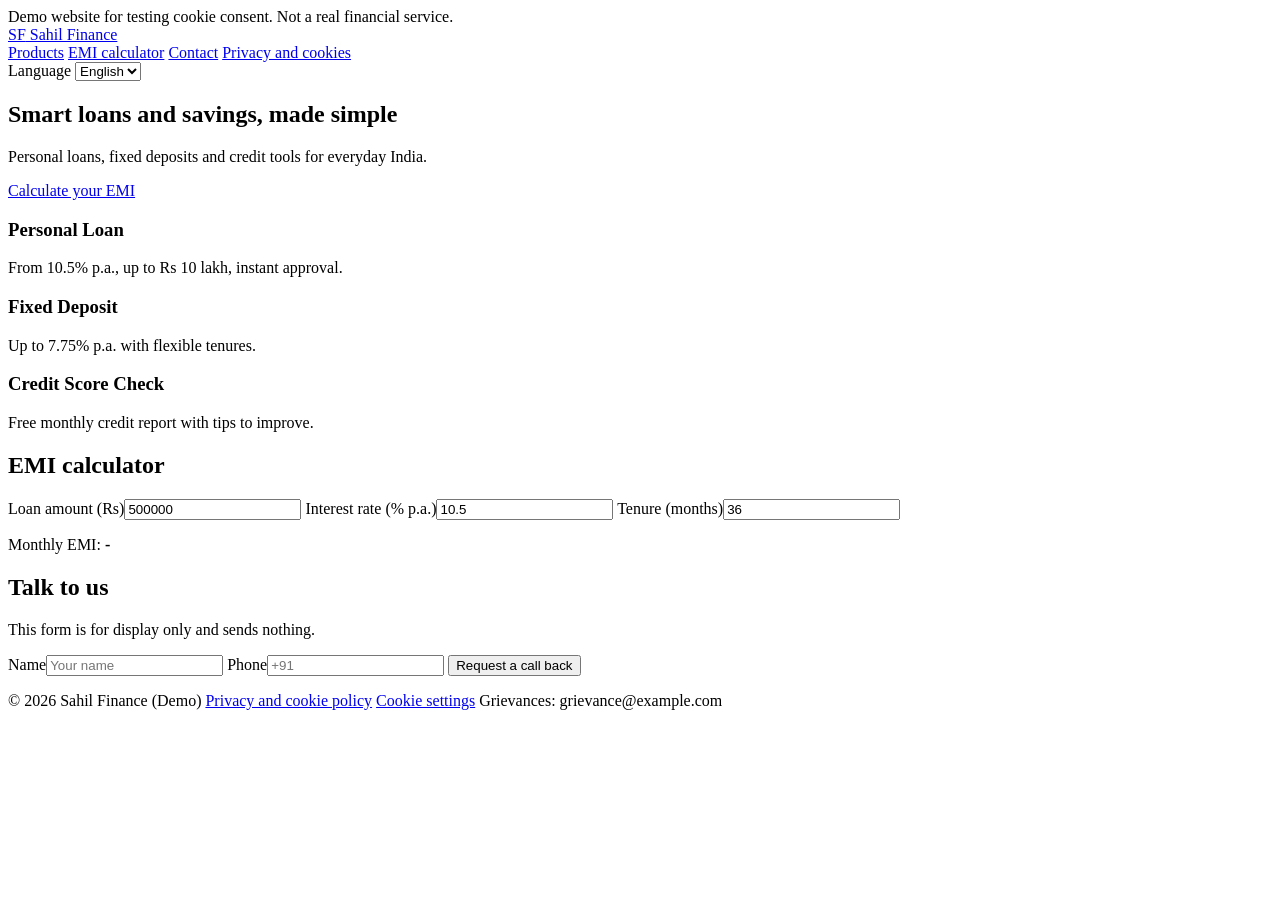
==== index.html @ 2341d4aa "Add files via upload" ====
<!doctype html>
<html lang="en">
<head>
  <meta charset="utf-8">
  <meta name="viewport" content="width=device-width, initial-scale=1">
  <title>Sahil Finance (Demo) - Loans and Savings</title>
  <meta name="description" content="Demo website used to test Consentera cookie consent. Not a real financial service.">

  <!-- 1) Cookie helpers + consent shim. Must load first. -->
  <script src="js/consent-shim.js"></script>

  <!-- 2) CONSENTERA BANNER: paste the snippet from Consentera > Consent Collection > Cookie Consent here,
          ABOVE every other script. Then set SF_SIMULATOR = false below so the test panel stops granting consent.
       Example (placeholder only):
       <script src="https://YOUR-CONSENTERA-CDN/banner.js" data-site-id="YOUR_SITE_ID"></script>
  -->
  <script>window.SF_SIMULATOR = true;</script>

  <!-- 3) Consentera ownership verification meta tag goes here if Consentera asks for one -->

  <link rel="stylesheet" href="css/style.css">
  <script src="js/app.js" defer></script>
</head>
<body>
  <div class="demo-strip">Demo website for testing cookie consent. Not a real financial service.</div>

  <header class="nav">
    <a class="brand" href="index.html"><span class="logo">SF</span> Sahil Finance</a>
    <nav>
      <a href="#products">Products</a>
      <a href="#emi">EMI calculator</a>
      <a href="#contact">Contact</a>
      <a href="privacy.html">Privacy and cookies</a>
    </nav>
    <label class="lang">
      <span class="sr">Language</span>
      <select id="langSelect">
        <option value="en">English</option>
        <option value="hi">हिन्दी</option>
      </select>
    </label>
  </header>

  <main>
    <section class="hero">
      <h1 id="heroTitle">Smart loans and savings, made simple</h1>
      <p id="heroSub">Personal loans, fixed deposits and credit tools for everyday India.</p>
      <a class="btn" href="#emi">Calculate your EMI</a>
    </section>

    <section id="products" class="cards">
      <article class="card"><h3>Personal Loan</h3><p>From 10.5% p.a., up to Rs 10 lakh, instant approval.</p></article>
      <article class="card"><h3>Fixed Deposit</h3><p>Up to 7.75% p.a. with flexible tenures.</p></article>
      <article class="card"><h3>Credit Score Check</h3><p>Free monthly credit report with tips to improve.</p></article>
    </section>

    <section id="emi" class="panel">
      <h2>EMI calculator</h2>
      <div class="emi-grid">
        <label>Loan amount (Rs)<input id="amt" type="number" value="500000" min="10000" step="10000"></label>
        <label>Interest rate (% p.a.)<input id="rate" type="number" value="10.5" min="1" step="0.1"></label>
        <label>Tenure (months)<input id="months" type="number" value="36" min="3" step="1"></label>
      </div>
      <p class="emi-out">Monthly EMI: <strong id="emiOut">-</strong></p>
    </section>

    <section id="contact" class="panel">
      <h2>Talk to us</h2>
      <p>This form is for display only and sends nothing.</p>
      <form id="contactForm">
        <input type="hidden" name="csrf" id="csrfField">
        <label>Name<input type="text" placeholder="Your name"></label>
        <label>Phone<input type="tel" placeholder="+91"></label>
        <button class="btn" type="submit">Request a call back</button>
      </form>
      <p id="formMsg" class="muted"></p>
    </section>
  </main>

  <footer>
    <span>© 2026 Sahil Finance (Demo)</span>
    <a href="privacy.html">Privacy and cookie policy</a>
    <a href="#" id="cookieSettingsLink">Cookie settings</a>
    <span>Grievances: grievance@example.com</span>
  </footer>

  <!-- Test panel: shows live cookies and simulates consent until Consentera is installed -->
  <div id="inspector" class="inspector collapsed" aria-live="polite"></div>

  <!-- Non-essential trackers. type="text/plain" means the browser will NOT run them until consent is given.
       Change data-consent-category to whatever attribute Consentera's blocking expects. -->
  <script type="text/plain" data-consent-category="analytics" src="js/analytics-demo.js"></script>
  <script type="text/plain" data-consent-category="marketing" src="js/marketing-demo.js"></script>
</body>
</html>
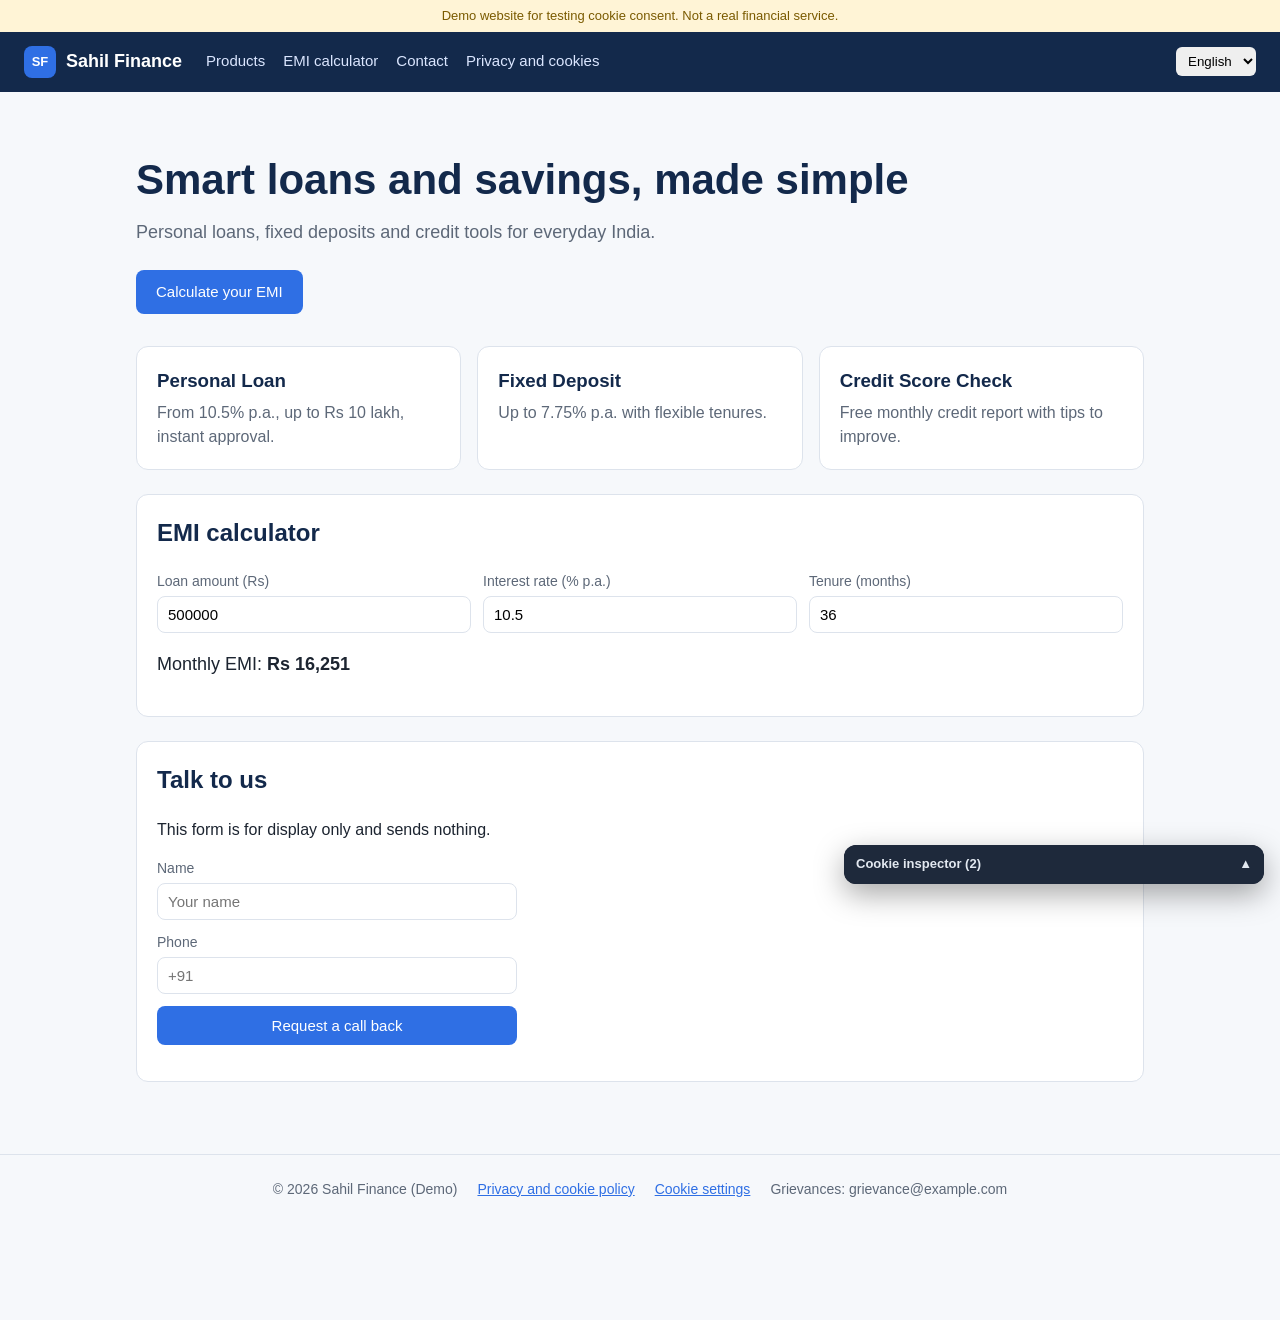
==== commit 9e417339: "update html files" ====
--- a/index.html
+++ b/index.html
@@ -6,17 +6,16 @@
   <title>Sahil Finance (Demo) - Loans and Savings</title>
   <meta name="description" content="Demo website used to test Consentera cookie consent. Not a real financial service.">
 
-  <!-- 1) Cookie helpers + consent shim. Must load first. -->
+  <!-- 1) CONSENTERA BANNER - pasted exactly as given by Consentera. Keep it first and keep the order. -->
+  <link rel="preconnect" href="https://uat.consentera.in" crossorigin>
+  <script>window.consentera=window.consentera||function(){(window.consentera.q=window.consentera.q||[]).push(arguments)};window.consentera.t="583ed211-92da-4c6e-a1cd-e92c8d0358ca";window.consentera.s="e9197fef-3d3b-4403-bec5-8700f2ee6f66";</script>
+  <script async src="https://uat.consentera.in/sdk/consentera-widget.js?v=0fde5561b201c7fb3e10933b6372b42c58de98f9f48a879479f0481cdafa7065" integrity="sha256-D95VYbIBx/s+EJM7Y3K0LFjemPn0ioeUefBIHNr6cGU=" crossorigin="anonymous"></script>
+
+  <!-- 2) Simulator off: consent now comes from the Consentera banner -->
+  <script>window.SF_SIMULATOR = false;</script>
+
+  <!-- 3) Cookie helpers + bridge that listens to Consentera's decisions -->
   <script src="js/consent-shim.js"></script>
-
-  <!-- 2) CONSENTERA BANNER: paste the snippet from Consentera > Consent Collection > Cookie Consent here,
-          ABOVE every other script. Then set SF_SIMULATOR = false below so the test panel stops granting consent.
-       Example (placeholder only):
-       <script src="https://YOUR-CONSENTERA-CDN/banner.js" data-site-id="YOUR_SITE_ID"></script>
-  -->
-  <script>window.SF_SIMULATOR = true;</script>
-
-  <!-- 3) Consentera ownership verification meta tag goes here if Consentera asks for one -->
 
   <link rel="stylesheet" href="css/style.css">
   <script src="js/app.js" defer></script>
@@ -88,8 +87,8 @@
   <div id="inspector" class="inspector collapsed" aria-live="polite"></div>
 
   <!-- Non-essential trackers. type="text/plain" means the browser will NOT run them until consent is given.
-       Change data-consent-category to whatever attribute Consentera's blocking expects. -->
-  <script type="text/plain" data-consent-category="analytics" src="js/analytics-demo.js"></script>
-  <script type="text/plain" data-consent-category="marketing" src="js/marketing-demo.js"></script>
+       Consentera releases them by data-consentera-category; data-consent-category is our fallback bridge. -->
+  <script type="text/plain" data-consentera-category="analytics" data-consentera-src="js/analytics-demo.js" data-consent-category="analytics" src="js/analytics-demo.js"></script>
+  <script type="text/plain" data-consentera-category="marketing" data-consentera-src="js/marketing-demo.js" data-consent-category="marketing" src="js/marketing-demo.js"></script>
 </body>
 </html>
--- a/css/style.css
+++ b/css/style.css
@@ -0,0 +1,58 @@
+:root {
+  --navy: #13294b; --blue: #2f6fe4; --bg: #f6f8fb; --card: #ffffff; --text: #1c2430; --muted: #5d6878; --line: #dde3ec;
+  --nec: #2e7d32; --fun: #6a4fb3; --ana: #1f6fb5; --mkt: #c2410c; --unk: #b91c1c;
+}
+* { box-sizing: border-box; }
+body { margin: 0; font-family: "Segoe UI", Arial, sans-serif; background: var(--bg); color: var(--text); line-height: 1.5; }
+a { color: var(--blue); }
+.sr { position: absolute; width: 1px; height: 1px; overflow: hidden; clip: rect(0 0 0 0); }
+.demo-strip { background: #fff4d6; color: #7a5a00; text-align: center; font-size: 13px; padding: 6px 16px; }
+.nav { display: flex; align-items: center; gap: 24px; padding: 14px 24px; background: var(--navy); color: #fff; flex-wrap: wrap; }
+.nav nav { display: flex; gap: 18px; flex: 1; flex-wrap: wrap; }
+.nav nav a { color: #dbe6ff; text-decoration: none; font-size: 15px; }
+.nav nav a:hover { color: #fff; }
+.brand { color: #fff; font-weight: 700; font-size: 18px; text-decoration: none; display: flex; align-items: center; gap: 10px; }
+.logo { background: var(--blue); border-radius: 8px; width: 32px; height: 32px; display: grid; place-items: center; font-size: 13px; }
+.lang select { padding: 6px 8px; border-radius: 6px; border: 0; }
+main { max-width: 1040px; margin: 0 auto; padding: 0 16px 48px; }
+.hero { padding: 56px 0 32px; }
+.hero h1 { font-size: clamp(28px, 5vw, 42px); margin: 0 0 8px; color: var(--navy); }
+.hero p { font-size: 18px; color: var(--muted); margin: 0 0 24px; }
+.btn { display: inline-block; background: var(--blue); color: #fff; border: 0; border-radius: 8px; padding: 11px 20px; font-size: 15px; text-decoration: none; cursor: pointer; }
+.btn:hover { filter: brightness(1.08); }
+.cards { display: grid; grid-template-columns: repeat(auto-fit, minmax(220px, 1fr)); gap: 16px; margin-bottom: 24px; }
+.card, .panel { background: var(--card); border: 1px solid var(--line); border-radius: 12px; padding: 20px; }
+.card h3 { margin: 0 0 6px; color: var(--navy); }
+.card p { margin: 0; color: var(--muted); }
+.panel { margin-bottom: 24px; }
+.panel h2 { margin-top: 0; color: var(--navy); }
+.emi-grid { display: grid; grid-template-columns: repeat(auto-fit, minmax(180px, 1fr)); gap: 12px; }
+label { display: flex; flex-direction: column; font-size: 14px; color: var(--muted); gap: 4px; }
+input { padding: 9px 10px; border: 1px solid var(--line); border-radius: 8px; font-size: 15px; }
+form { display: grid; gap: 12px; max-width: 360px; }
+.emi-out { font-size: 18px; }
+.muted { color: var(--muted); }
+footer { display: flex; gap: 20px; flex-wrap: wrap; justify-content: center; padding: 24px 16px 120px; color: var(--muted); font-size: 14px; border-top: 1px solid var(--line); }
+table { border-collapse: collapse; width: 100%; font-size: 14px; }
+th, td { border: 1px solid var(--line); padding: 8px 10px; text-align: left; vertical-align: top; }
+th { background: #eef2f8; }
+.tablewrap { overflow-x: auto; }
+
+/* ---- Cookie inspector (test panel) ---- */
+.inspector { position: fixed; right: 16px; bottom: 16px; width: min(420px, calc(100vw - 32px)); max-height: 70vh; overflow: auto;
+  background: #0f172a; color: #e2e8f0; border-radius: 12px; box-shadow: 0 10px 30px rgba(0,0,0,.35); font: 13px/1.45 Consolas, "Courier New", monospace; z-index: 9999; }
+.inspector header { display: flex; justify-content: space-between; align-items: center; padding: 10px 12px; background: #1e293b; cursor: pointer; border-radius: 12px 12px 0 0; font-family: "Segoe UI", Arial, sans-serif; font-weight: 600; }
+.inspector.collapsed .body { display: none; }
+.inspector.collapsed header { border-radius: 12px; }
+.inspector .body { padding: 10px 12px; }
+.inspector .row { display: flex; gap: 8px; align-items: baseline; padding: 3px 0; border-bottom: 1px dashed #334155; }
+.inspector .tag { font-size: 11px; padding: 1px 6px; border-radius: 10px; color: #fff; white-space: nowrap; }
+.tag.necessary { background: var(--nec); } .tag.functional { background: var(--fun); } .tag.analytics { background: var(--ana); }
+.tag.marketing { background: var(--mkt); } .tag.unknown { background: var(--unk); }
+.inspector .name { font-weight: 700; }
+.inspector .val { color: #94a3b8; overflow: hidden; text-overflow: ellipsis; white-space: nowrap; max-width: 150px; }
+.inspector h4 { margin: 10px 0 6px; font-family: "Segoe UI", Arial, sans-serif; font-size: 12px; text-transform: uppercase; letter-spacing: .05em; color: #94a3b8; }
+.inspector .sim { display: flex; flex-wrap: wrap; gap: 6px; }
+.inspector button { background: #334155; color: #e2e8f0; border: 0; border-radius: 6px; padding: 5px 9px; cursor: pointer; font-size: 12px; }
+.inspector button.on { background: #16a34a; }
+.inspector .note { color: #94a3b8; font-family: "Segoe UI", Arial, sans-serif; font-size: 12px; margin-top: 8px; }
